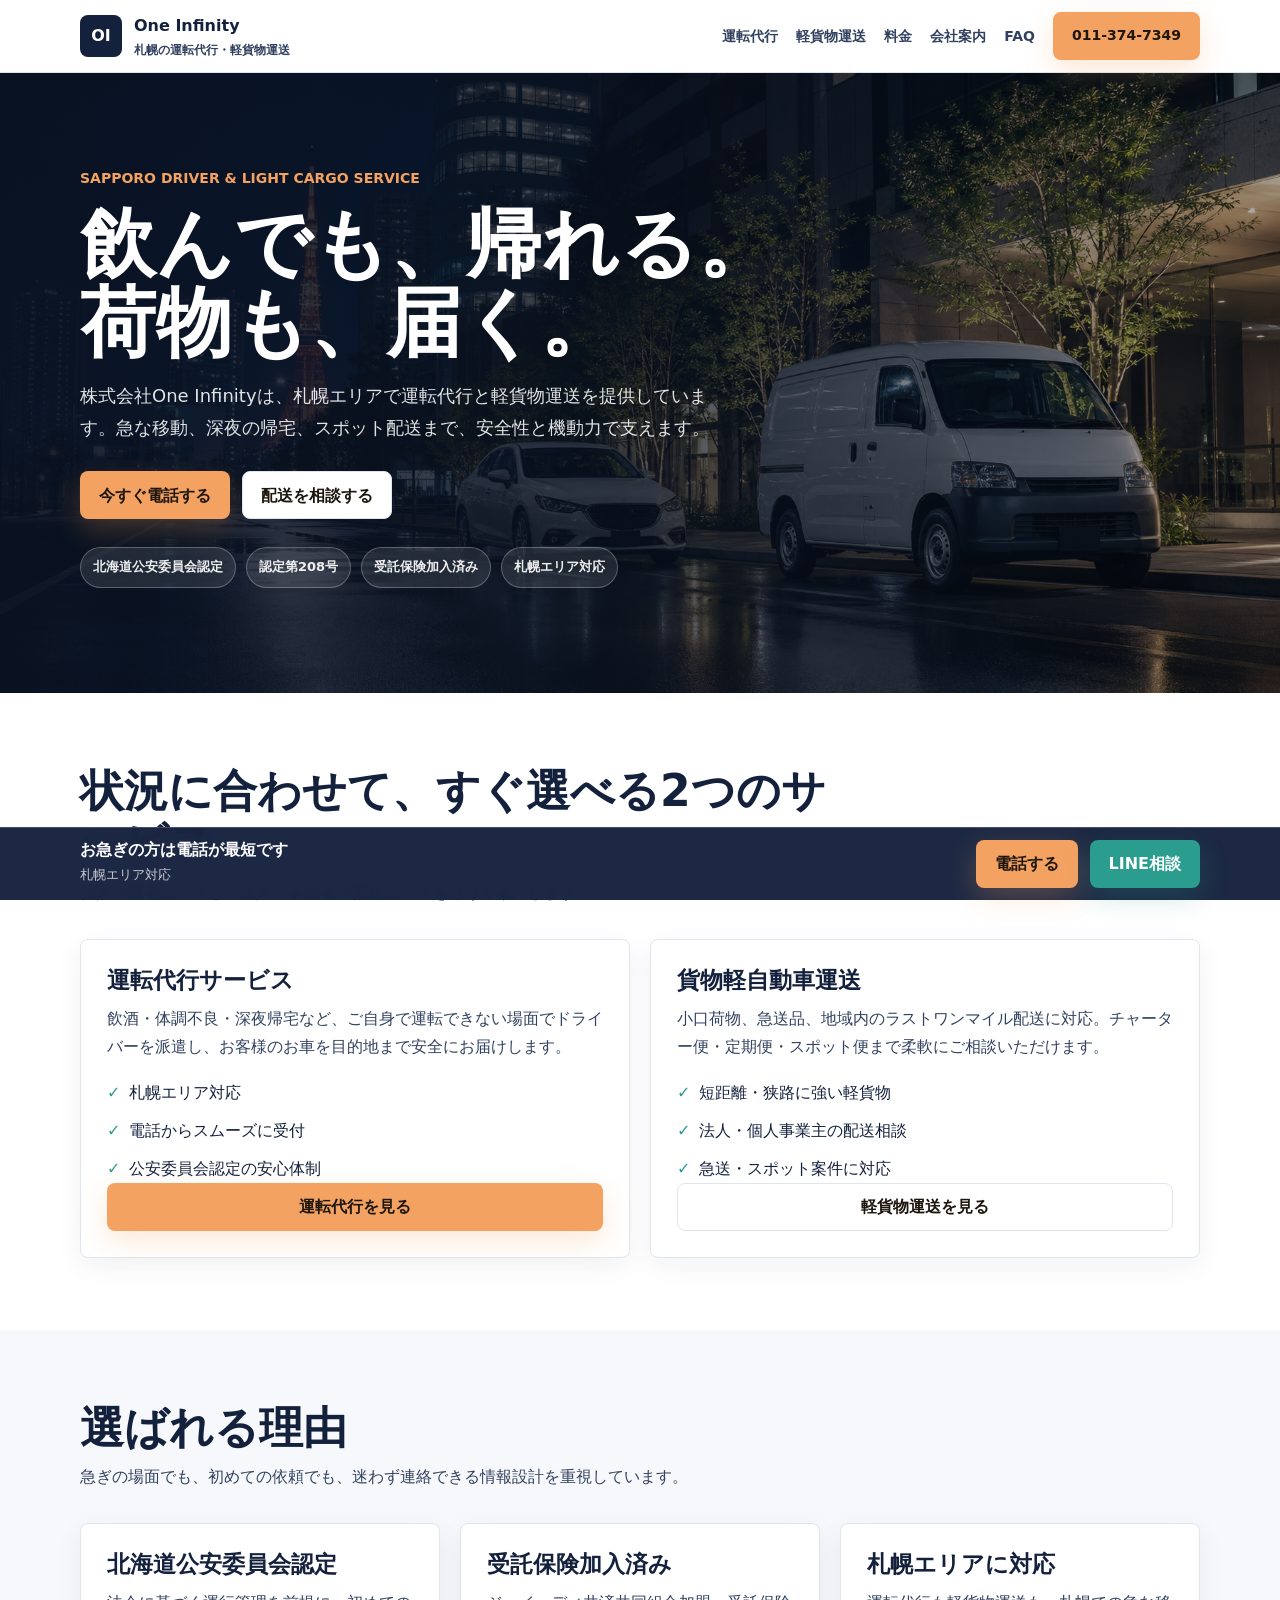
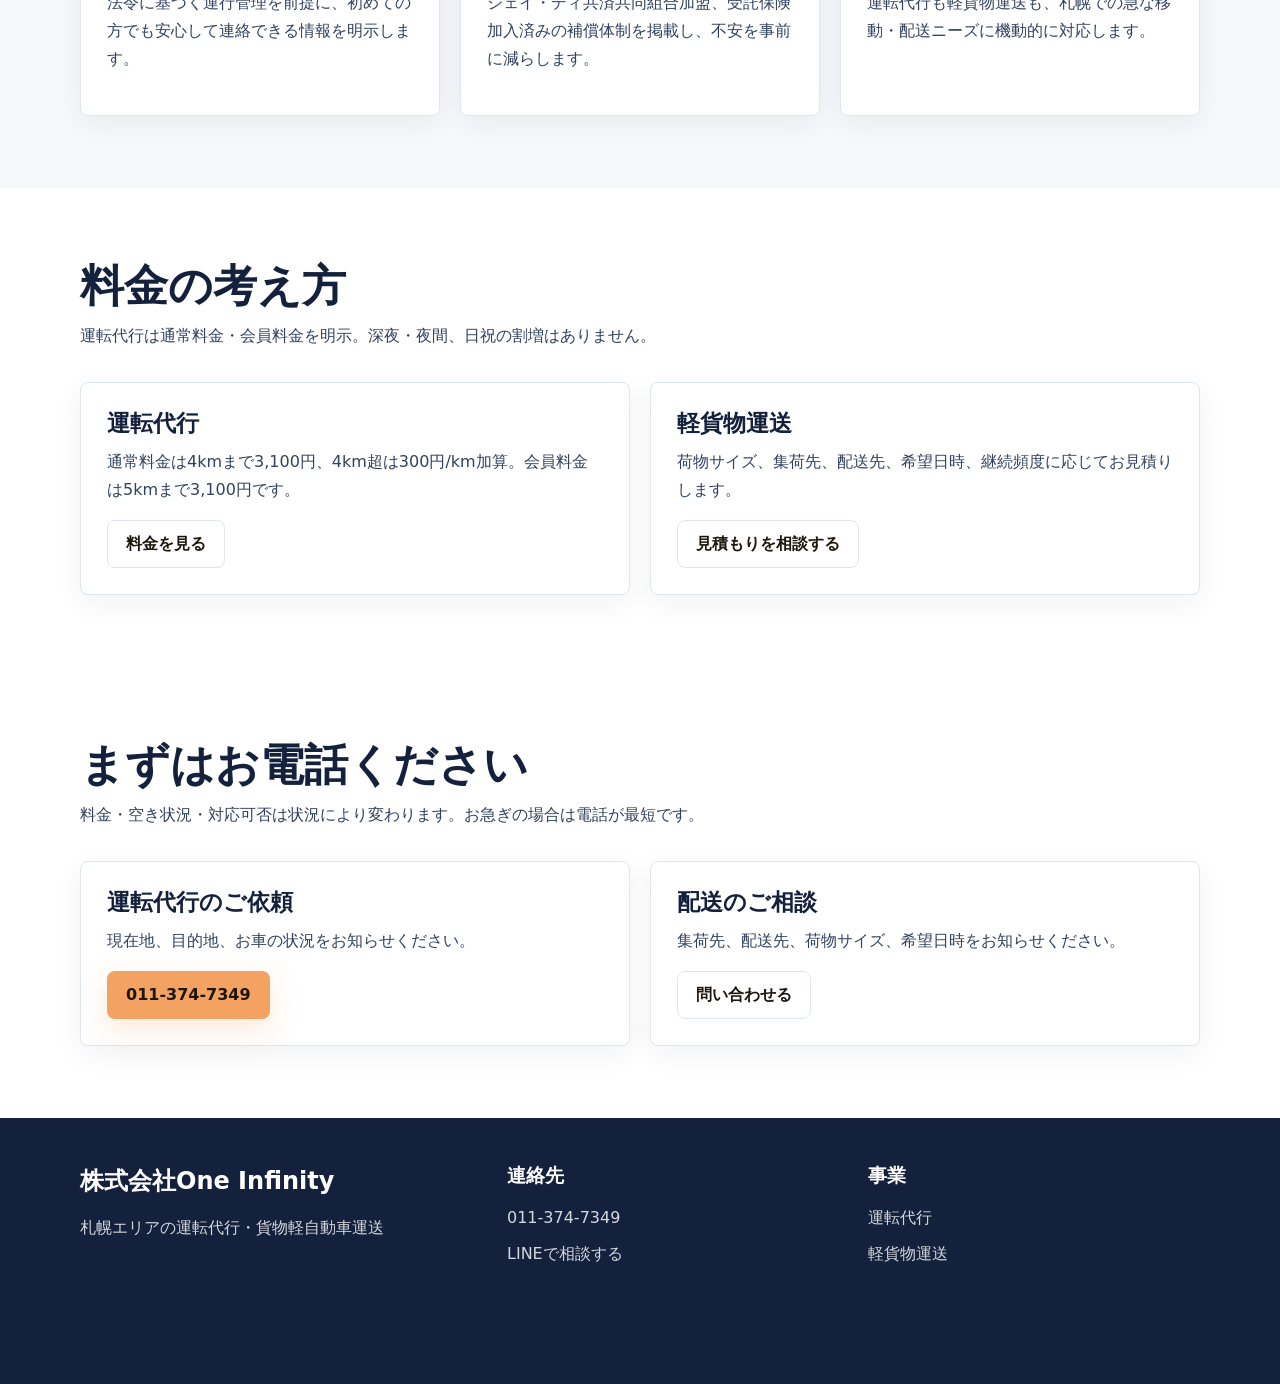
==== index.html @ 2a1fb8b6 "Initial commit: One Infinity HP" ====
<!doctype html>
<html lang="ja">
  <head>
    <meta charset="utf-8">
    <meta name="viewport" content="width=device-width, initial-scale=1">
    <title>株式会社One Infinity｜札幌の運転代行・軽貨物運送</title>
    <meta name="description" content="株式会社One Infinityは札幌エリアで運転代行と軽貨物運送を行う事業者です。北海道公安委員会認定、保険加入の安心体制で深夜の移動と地域配送を支えます。">
    <meta property="og:title" content="株式会社One Infinity｜札幌の運転代行・軽貨物運送">
    <meta property="og:description" content="札幌エリアの運転代行・軽貨物運送。北海道公安委員会認定、受託保険加入の安心体制で深夜の移動と地域配送を支えます。">
    <meta property="og:type" content="website">
    <meta property="og:image" content="assets/hero-one-infinity.png">
    <link rel="stylesheet" href="assets/styles.css">
  </head>
  <body>
    <header class="site-header">
      <div class="container nav">
        <a class="brand" href="index.html" aria-label="株式会社One Infinity トップへ">
          <span class="brand-mark">OI</span>
          <span>One Infinity<small>札幌の運転代行・軽貨物運送</small></span>
        </a>
        <button class="menu-toggle" type="button" aria-expanded="false" aria-label="メニュー">☰</button>
        <nav class="nav-links" aria-label="主要ナビゲーション">
          <a href="unten-daiko.html">運転代行</a>
          <a href="karugamotsu.html">軽貨物運送</a>
          <a href="ryokin.html">料金</a>
          <a href="about.html">会社案内</a>
          <a href="faq.html">FAQ</a>
          <a class="button" href="tel:011-374-7349">011-374-7349</a>
        </nav>
      </div>
    </header>

    <main>
      <section class="hero">
        <div class="container">
          <div>
            <div class="eyebrow">SAPPORO DRIVER & LIGHT CARGO SERVICE</div>
            <h1>飲んでも、帰れる。荷物も、届く。</h1>
            <p>株式会社One Infinityは、札幌エリアで運転代行と軽貨物運送を提供しています。急な移動、深夜の帰宅、スポット配送まで、安全性と機動力で支えます。</p>
            <div class="hero-actions">
              <a class="button" href="tel:011-374-7349">今すぐ電話する</a>
              <a class="button secondary" href="contact.html">配送を相談する</a>
            </div>
            <div class="badges">
              <span class="badge">北海道公安委員会認定</span>
              <span class="badge">認定第208号</span>
              <span class="badge">受託保険加入済み</span>
              <span class="badge">札幌エリア対応</span>
              <!-- TODO: 受付時間が確定したら「深夜対応」など実態に合わせた表現へ差し替え -->
            </div>
          </div>
        </div>
      </section>

      <section class="section white">
        <div class="container">
          <div class="section-title">
            <h2>状況に合わせて、すぐ選べる2つのサービス</h2>
            <p>個人の帰宅ニーズと、法人・事業者の配送ニーズを分けて案内します。</p>
          </div>
          <div class="grid two">
            <article class="card service-card">
              <div>
                <h3>運転代行サービス</h3>
                <p>飲酒・体調不良・深夜帰宅など、ご自身で運転できない場面でドライバーを派遣し、お客様のお車を目的地まで安全にお届けします。</p>
                <ul class="meta-list">
                  <li>札幌エリア対応</li>
                  <li>電話からスムーズに受付</li>
                  <li>公安委員会認定の安心体制</li>
                </ul>
              </div>
              <a class="button" href="unten-daiko.html">運転代行を見る</a>
            </article>
            <article class="card service-card">
              <div>
                <h3>貨物軽自動車運送</h3>
                <p>小口荷物、急送品、地域内のラストワンマイル配送に対応。チャーター便・定期便・スポット便まで柔軟にご相談いただけます。</p>
                <ul class="meta-list">
                  <li>短距離・狭路に強い軽貨物</li>
                  <li>法人・個人事業主の配送相談</li>
                  <li>急送・スポット案件に対応</li>
                </ul>
              </div>
              <a class="button secondary" href="karugamotsu.html">軽貨物運送を見る</a>
            </article>
          </div>
        </div>
      </section>

      <section class="section">
        <div class="container">
          <div class="section-title">
            <h2>選ばれる理由</h2>
            <p>急ぎの場面でも、初めての依頼でも、迷わず連絡できる情報設計を重視しています。</p>
          </div>
          <div class="grid three">
            <article class="card">
              <h3>北海道公安委員会認定</h3>
              <p>法令に基づく運行管理を前提に、初めての方でも安心して連絡できる情報を明示します。</p>
            </article>
            <article class="card">
              <h3>受託保険加入済み</h3>
              <p>ジェイ・ディ共済共同組合加盟、受託保険加入済みの補償体制を掲載し、不安を事前に減らします。</p>
            </article>
            <article class="card">
              <h3>札幌エリアに対応</h3>
              <p>運転代行も軽貨物運送も、札幌での急な移動・配送ニーズに機動的に対応します。</p>
            </article>
          </div>
        </div>
      </section>

      <section class="section white">
        <div class="container">
          <div class="section-title">
            <h2>料金の考え方</h2>
            <p>運転代行は通常料金・会員料金を明示。深夜・夜間、日祝の割増はありません。</p>
          </div>
          <div class="grid two">
            <article class="card">
              <h3>運転代行</h3>
              <p>通常料金は4kmまで3,100円、4km超は300円/km加算。会員料金は5kmまで3,100円です。</p>
              <a class="button secondary" href="ryokin.html">料金を見る</a>
            </article>
            <article class="card">
              <h3>軽貨物運送</h3>
              <!-- TODO: 正式なスポット便・チャーター便・定期便の料金目安へ差し替え -->
              <p>荷物サイズ、集荷先、配送先、希望日時、継続頻度に応じてお見積りします。</p>
              <a class="button secondary" href="contact.html">見積もりを相談する</a>
            </article>
          </div>
        </div>
      </section>

      <section class="section white">
        <div class="container">
          <div class="section-title">
            <h2>まずはお電話ください</h2>
            <p>料金・空き状況・対応可否は状況により変わります。お急ぎの場合は電話が最短です。</p>
          </div>
          <div class="grid two">
            <div class="card">
              <h3>運転代行のご依頼</h3>
              <p>現在地、目的地、お車の状況をお知らせください。</p>
              <a class="button" href="tel:011-374-7349">011-374-7349</a>
            </div>
            <div class="card">
              <h3>配送のご相談</h3>
              <p>集荷先、配送先、荷物サイズ、希望日時をお知らせください。</p>
              <a class="button secondary" href="contact.html">問い合わせる</a>
            </div>
          </div>
        </div>
      </section>
    </main>

    <footer class="site-footer">
      <div class="container footer-grid">
        <div>
          <h2>株式会社One Infinity</h2>
          <p>札幌エリアの運転代行・貨物軽自動車運送</p>
        </div>
        <div>
          <h3>連絡先</h3>
          <p><a href="tel:011-374-7349">011-374-7349</a></p>
          <p><a href="https://lin.ee/2uzNT1N" target="_blank" rel="noopener">LINEで相談する</a></p>
        </div>
        <div>
          <h3>事業</h3>
          <p><a href="unten-daiko.html">運転代行</a></p>
          <p><a href="karugamotsu.html">軽貨物運送</a></p>
        </div>
      </div>
    </footer>

    <div class="fixed-cta" aria-label="固定お問い合わせ">
      <div class="container">
        <div class="fixed-copy">
          <strong>お急ぎの方は電話が最短です</strong>
          <span>札幌エリア対応</span>
        </div>
        <a class="button" href="tel:011-374-7349">電話する</a>
        <a class="button green" href="https://lin.ee/2uzNT1N" target="_blank" rel="noopener">LINE相談</a>
      </div>
    </div>
    <script src="assets/script.js"></script>
  </body>
</html>
---- assets/styles.css ----
:root {
  --ink: #14213d;
  --ink-soft: #31415f;
  --paper: #f7f8fb;
  --white: #ffffff;
  --line: #dfe5ef;
  --gold: #f4a261;
  --gold-dark: #d9822b;
  --green: #2a9d8f;
  --blue: #2563eb;
  --shadow: 0 18px 50px rgba(20, 33, 61, 0.14);
  --radius: 8px;
}

* {
  box-sizing: border-box;
}

html {
  scroll-behavior: smooth;
}

body {
  margin: 0;
  color: var(--ink);
  background: var(--paper);
  font-family: system-ui, -apple-system, BlinkMacSystemFont, "Segoe UI", sans-serif;
  line-height: 1.75;
  letter-spacing: 0;
}

a {
  color: inherit;
  text-decoration: none;
}

img {
  display: block;
  max-width: 100%;
}

.container {
  width: min(1120px, calc(100% - 32px));
  margin: 0 auto;
}

.site-header {
  position: sticky;
  top: 0;
  z-index: 20;
  background: rgba(255, 255, 255, 0.94);
  border-bottom: 1px solid var(--line);
  backdrop-filter: blur(14px);
}

.nav {
  display: flex;
  align-items: center;
  justify-content: space-between;
  min-height: 72px;
  gap: 20px;
}

.brand {
  display: flex;
  align-items: center;
  gap: 12px;
  font-weight: 800;
}

.brand-mark {
  display: grid;
  place-items: center;
  width: 42px;
  height: 42px;
  color: var(--white);
  background: var(--ink);
  border-radius: 8px;
}

.brand small {
  display: block;
  color: var(--ink-soft);
  font-size: 12px;
  font-weight: 700;
}

.nav-links {
  display: flex;
  align-items: center;
  gap: 18px;
  color: var(--ink-soft);
  font-size: 14px;
  font-weight: 700;
}

.nav-links a:hover {
  color: var(--ink);
}

.button {
  display: inline-flex;
  align-items: center;
  justify-content: center;
  min-height: 48px;
  padding: 0 18px;
  border: 1px solid transparent;
  border-radius: var(--radius);
  background: var(--gold);
  color: #1d160d;
  font-weight: 800;
  line-height: 1.1;
  box-shadow: 0 10px 28px rgba(244, 162, 97, 0.25);
}

.button.secondary {
  background: var(--white);
  border-color: var(--line);
  box-shadow: none;
}

.button.green {
  background: var(--green);
  color: var(--white);
  box-shadow: 0 10px 28px rgba(42, 157, 143, 0.22);
}

.hero {
  position: relative;
  min-height: 620px;
  color: var(--white);
  background:
    linear-gradient(90deg, rgba(10, 18, 34, 0.94) 0%, rgba(10, 18, 34, 0.78) 42%, rgba(10, 18, 34, 0.32) 100%),
    url("hero-one-infinity.png") center / cover no-repeat;
}

.hero .container {
  display: grid;
  align-items: center;
  min-height: 620px;
  padding: 64px 0 76px;
}

.eyebrow {
  color: var(--gold);
  font-size: 14px;
  font-weight: 900;
}

.hero h1,
.page-hero h1 {
  max-width: 760px;
  margin: 14px 0 18px;
  font-size: clamp(40px, 6vw, 76px);
  line-height: 1.04;
}

.hero p,
.page-hero p {
  max-width: 650px;
  margin: 0 0 28px;
  color: rgba(255, 255, 255, 0.88);
  font-size: 18px;
}

.hero-actions {
  display: flex;
  flex-wrap: wrap;
  gap: 12px;
}

.badges {
  display: flex;
  flex-wrap: wrap;
  gap: 10px;
  margin-top: 28px;
}

.badge {
  padding: 8px 12px;
  border: 1px solid rgba(255, 255, 255, 0.26);
  border-radius: 999px;
  color: rgba(255, 255, 255, 0.92);
  background: rgba(255, 255, 255, 0.1);
  font-size: 13px;
  font-weight: 800;
}

.section {
  padding: 72px 0;
}

.section.white {
  background: var(--white);
}

.section-title {
  max-width: 760px;
  margin-bottom: 32px;
}

.section-title h2 {
  margin: 0 0 10px;
  font-size: clamp(28px, 4vw, 44px);
  line-height: 1.18;
}

.section-title p {
  margin: 0;
  color: var(--ink-soft);
}

.grid {
  display: grid;
  gap: 20px;
}

.grid.two {
  grid-template-columns: repeat(2, minmax(0, 1fr));
}

.grid.three {
  grid-template-columns: repeat(3, minmax(0, 1fr));
}

.card {
  padding: 26px;
  background: var(--white);
  border: 1px solid var(--line);
  border-radius: var(--radius);
  box-shadow: 0 8px 28px rgba(20, 33, 61, 0.06);
}

.card h3 {
  margin: 0 0 10px;
  font-size: 23px;
  line-height: 1.25;
}

.card p {
  margin: 0 0 16px;
  color: var(--ink-soft);
}

.service-card {
  display: flex;
  flex-direction: column;
  justify-content: space-between;
  min-height: 300px;
}

.meta-list {
  display: grid;
  gap: 10px;
  padding: 0;
  margin: 18px 0 0;
  list-style: none;
}

.meta-list li {
  padding-left: 22px;
  position: relative;
}

.meta-list li::before {
  position: absolute;
  left: 0;
  color: var(--green);
  content: "✓";
  font-weight: 900;
}

.steps {
  counter-reset: step;
}

.step {
  position: relative;
  padding-left: 58px;
}

.step::before {
  position: absolute;
  left: 0;
  top: 4px;
  display: grid;
  place-items: center;
  width: 38px;
  height: 38px;
  color: var(--white);
  background: var(--ink);
  border-radius: 50%;
  counter-increment: step;
  content: counter(step);
  font-weight: 900;
}

.price-table {
  width: 100%;
  overflow: hidden;
  border-collapse: collapse;
  background: var(--white);
  border: 1px solid var(--line);
  border-radius: var(--radius);
  box-shadow: var(--shadow);
}

.price-table th,
.price-table td {
  padding: 16px;
  border-bottom: 1px solid var(--line);
  text-align: left;
  vertical-align: top;
}

.price-table th {
  background: #eef3fb;
  font-size: 14px;
}

.price-table tr:last-child td {
  border-bottom: 0;
}

.notice {
  padding: 18px;
  border-left: 5px solid var(--gold);
  background: #fff8ef;
  border-radius: var(--radius);
}

.page-hero {
  color: var(--white);
  background: linear-gradient(135deg, #14213d, #26415f);
}

.page-hero .container {
  padding: 78px 0;
}

.faq-item {
  padding: 22px 0;
  border-bottom: 1px solid var(--line);
}

.faq-item h3 {
  margin: 0 0 8px;
  font-size: 19px;
}

.faq-item p {
  margin: 0;
  color: var(--ink-soft);
}

.form {
  display: grid;
  gap: 16px;
}

.form label {
  display: grid;
  gap: 6px;
  color: var(--ink-soft);
  font-size: 14px;
  font-weight: 800;
}

.form input,
.form textarea,
.form select {
  width: 100%;
  min-height: 48px;
  padding: 12px;
  border: 1px solid var(--line);
  border-radius: var(--radius);
  color: var(--ink);
  background: var(--white);
  font: inherit;
}

.form textarea {
  min-height: 140px;
  resize: vertical;
}

.site-footer {
  padding: 42px 0 108px;
  color: rgba(255, 255, 255, 0.82);
  background: var(--ink);
}

.footer-grid {
  display: grid;
  grid-template-columns: 1.2fr 1fr 1fr;
  gap: 28px;
}

.site-footer h2,
.site-footer h3 {
  color: var(--white);
  margin: 0 0 12px;
}

.site-footer p {
  margin: 0 0 8px;
}

.fixed-cta {
  position: fixed;
  left: 0;
  right: 0;
  bottom: 0;
  z-index: 30;
  border-top: 1px solid rgba(255, 255, 255, 0.18);
  background: rgba(20, 33, 61, 0.96);
  backdrop-filter: blur(12px);
}

.fixed-cta .container {
  display: grid;
  grid-template-columns: 1fr auto auto;
  align-items: center;
  gap: 12px;
  padding: 12px 0;
  color: var(--white);
}

.fixed-cta strong {
  display: block;
  line-height: 1.2;
}

.fixed-cta span {
  color: rgba(255, 255, 255, 0.75);
  font-size: 13px;
}

.menu-toggle {
  display: none;
}

@media (max-width: 860px) {
  .nav {
    min-height: 64px;
  }

  .menu-toggle {
    display: inline-grid;
    place-items: center;
    width: 44px;
    height: 44px;
    border: 1px solid var(--line);
    border-radius: var(--radius);
    background: var(--white);
    color: var(--ink);
    font-size: 22px;
  }

  .nav-links {
    position: absolute;
    left: 16px;
    right: 16px;
    top: 70px;
    display: none;
    padding: 16px;
    background: var(--white);
    border: 1px solid var(--line);
    border-radius: var(--radius);
    box-shadow: var(--shadow);
  }

  .nav-links.open {
    display: grid;
  }

  .grid.two,
  .grid.three,
  .footer-grid {
    grid-template-columns: 1fr;
  }

  .hero,
  .hero .container {
    min-height: 640px;
  }

  .hero {
    background:
      linear-gradient(180deg, rgba(10, 18, 34, 0.94) 0%, rgba(10, 18, 34, 0.8) 52%, rgba(10, 18, 34, 0.55) 100%),
      url("hero-one-infinity.png") center / cover no-repeat;
  }

  .section {
    padding: 52px 0;
  }

  .price-table {
    display: block;
    overflow-x: auto;
    white-space: nowrap;
  }

  .fixed-cta .container {
    grid-template-columns: 1fr 1fr;
  }

  .fixed-cta .fixed-copy {
    grid-column: 1 / -1;
  }
}

@media (max-width: 520px) {
  .container {
    width: min(100% - 24px, 1120px);
  }

  .brand small {
    display: none;
  }

  .hero h1,
  .page-hero h1 {
    font-size: 40px;
  }

  .hero-actions,
  .fixed-cta .container {
    grid-template-columns: 1fr;
  }

  .button {
    width: 100%;
  }
}
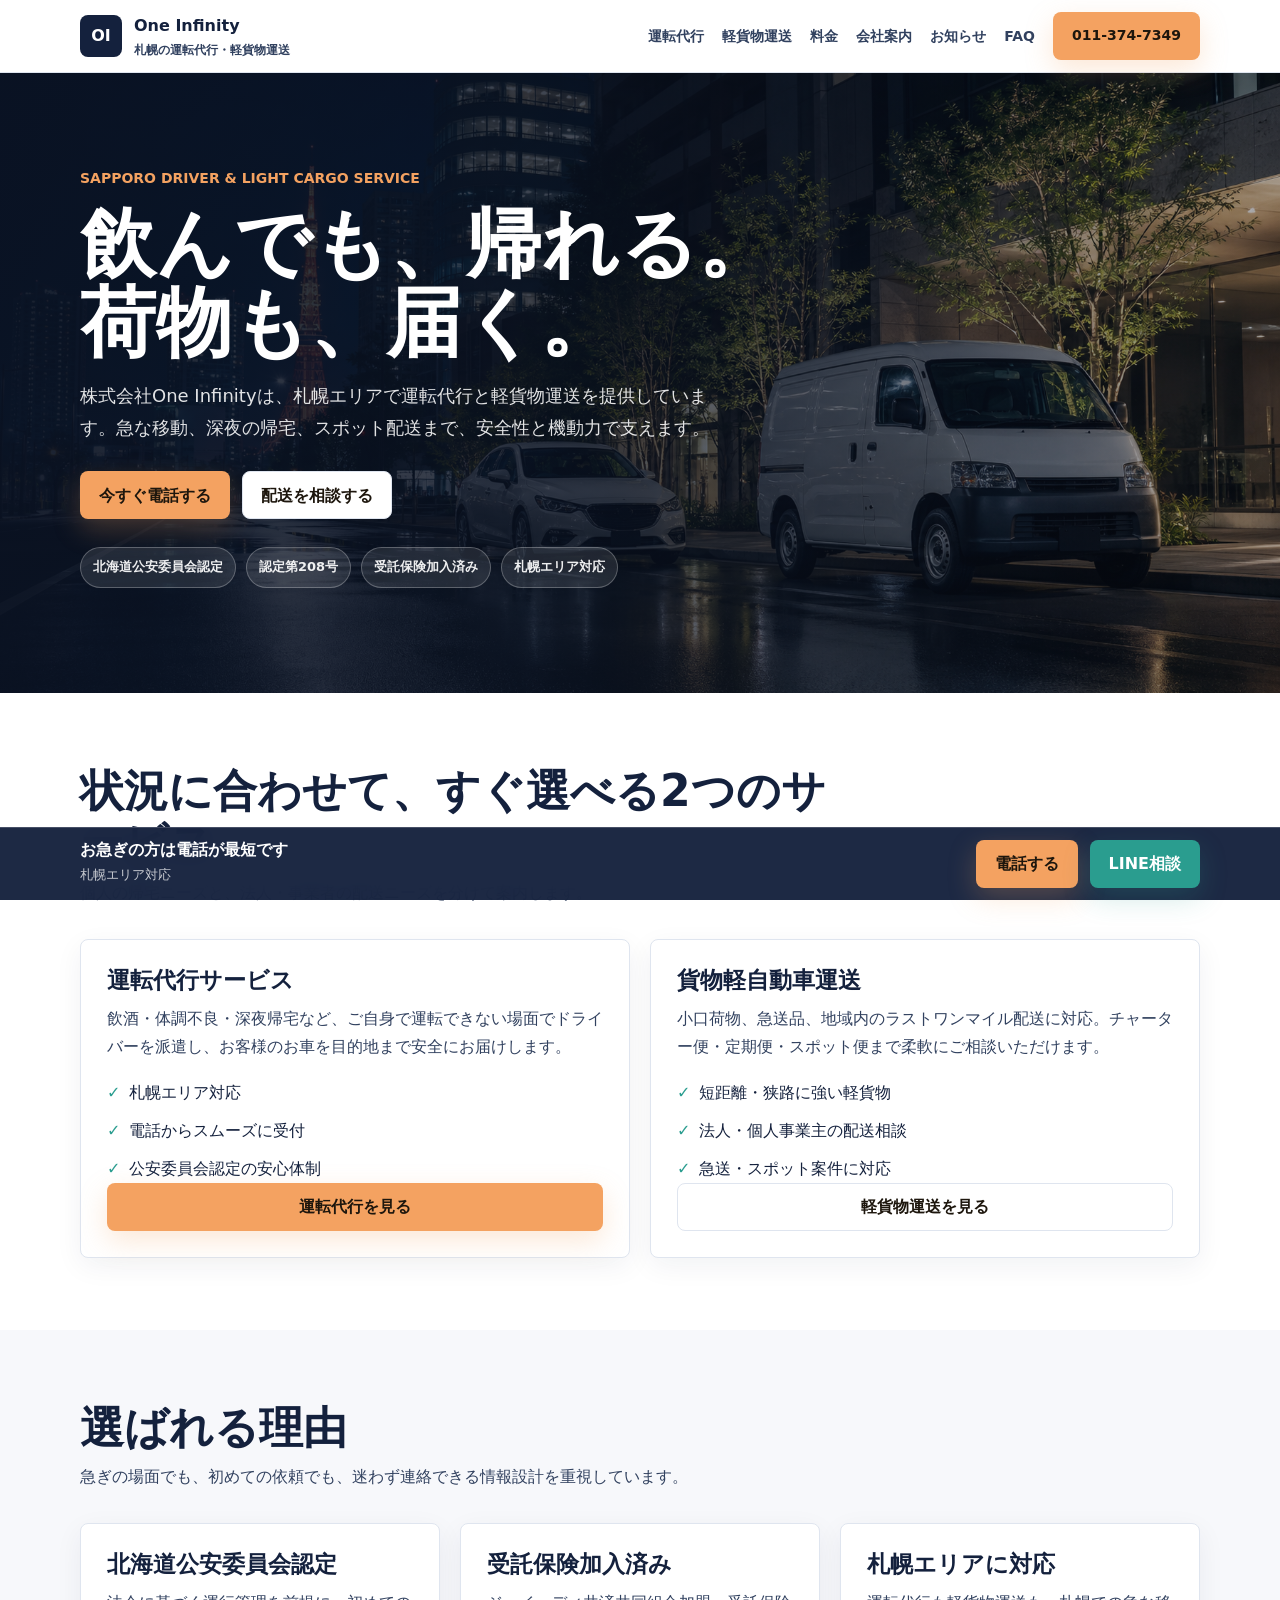
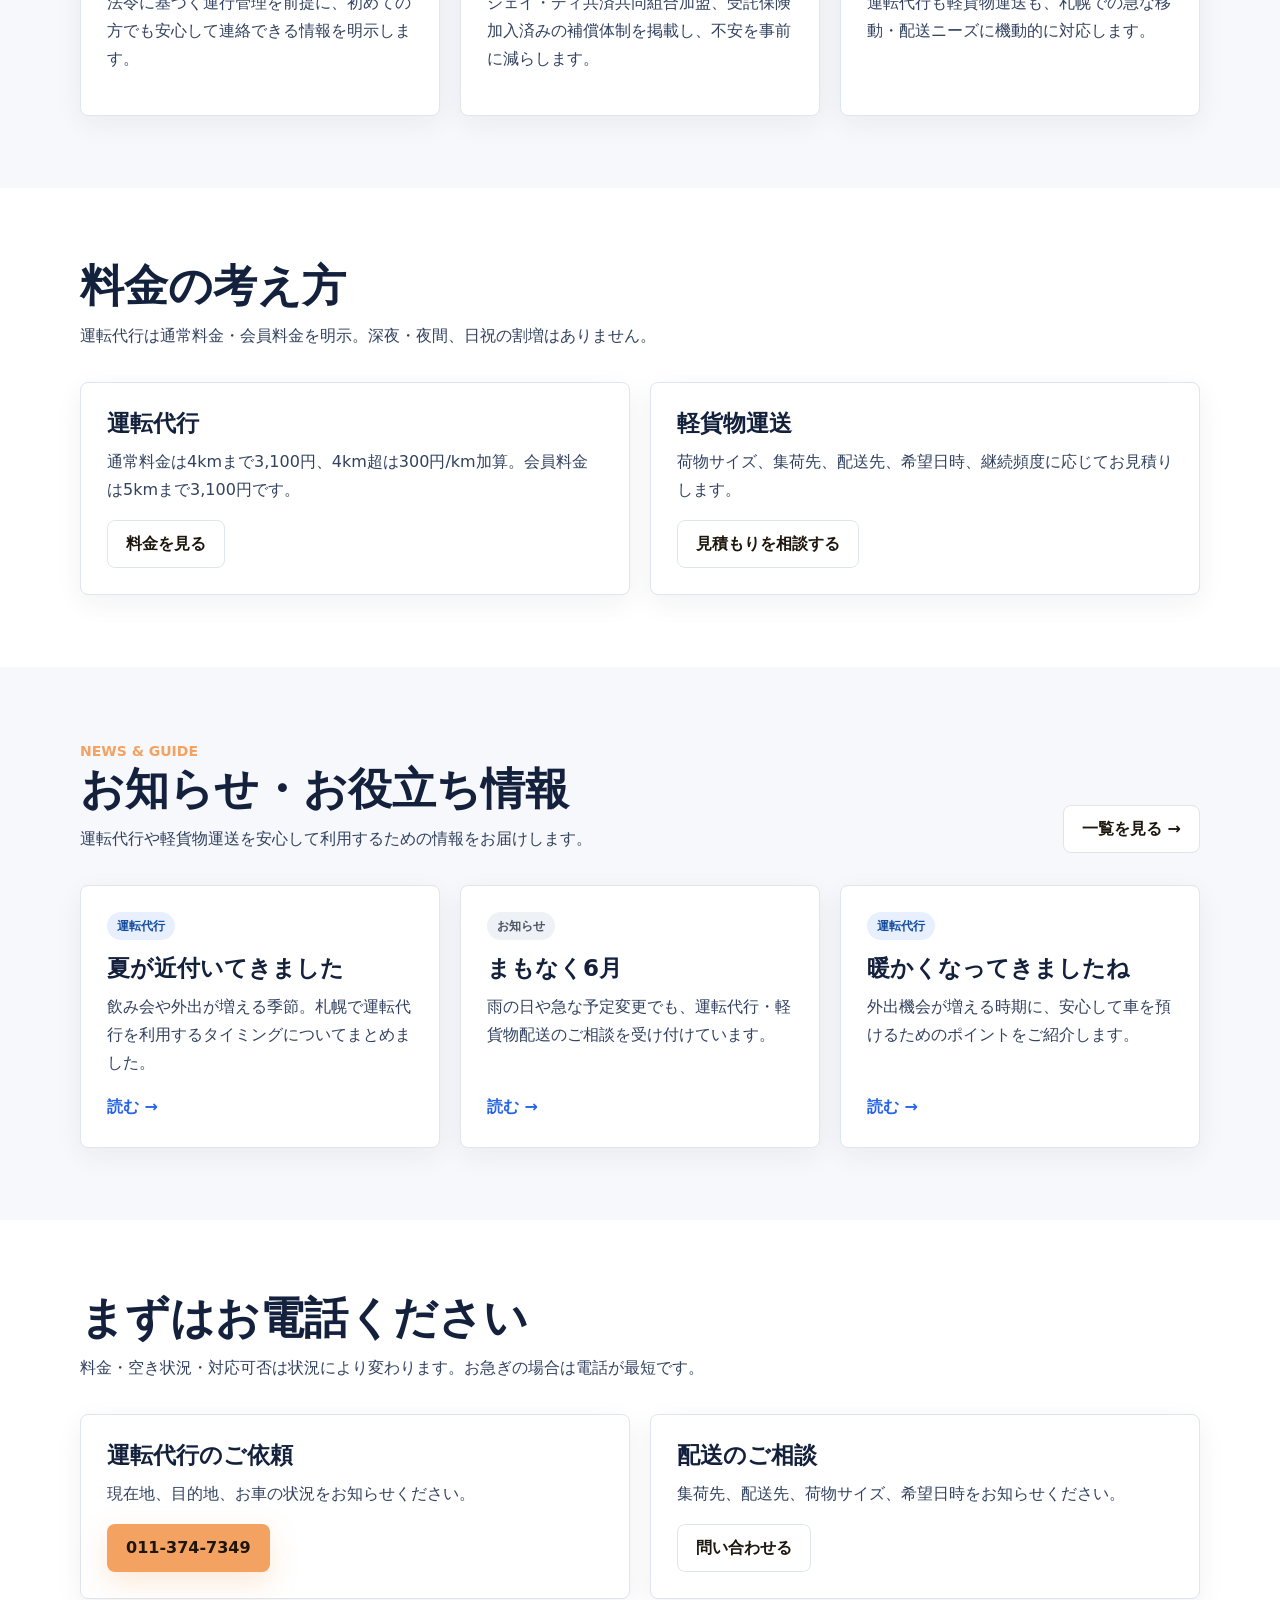
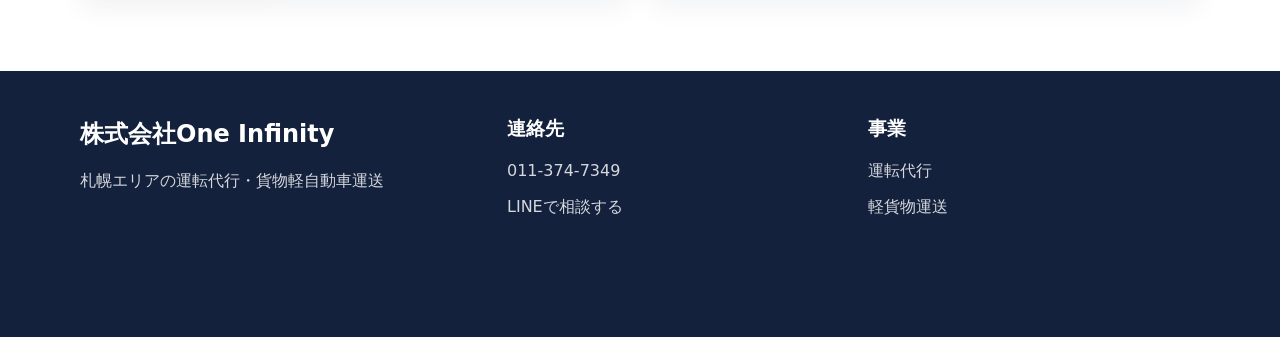
==== commit 43d22c98: "Add news section and articles" ====
--- a/index.html
+++ b/index.html
@@ -24,7 +24,7 @@
           <a href="karugamotsu.html">軽貨物運送</a>
           <a href="ryokin.html">料金</a>
           <a href="about.html">会社案内</a>
-          <a href="faq.html">FAQ</a>
+          <a href="news.html">お知らせ</a><a href="faq.html">FAQ</a>
           <a class="button" href="tel:011-374-7349">011-374-7349</a>
         </nav>
       </div>
@@ -132,6 +132,39 @@
         </div>
       </section>
 
+      <section class="section">
+        <div class="container">
+          <div class="section-title with-action">
+            <div>
+              <div class="eyebrow">NEWS & GUIDE</div>
+              <h2>お知らせ・お役立ち情報</h2>
+              <p>運転代行や軽貨物運送を安心して利用するための情報をお届けします。</p>
+            </div>
+            <a class="button secondary" href="news.html">一覧を見る →</a>
+          </div>
+          <div class="grid three">
+            <article class="card news-card">
+              <span class="label label-driver">運転代行</span>
+              <h3><a href="news/summer-driving.html">夏が近付いてきました</a></h3>
+              <p>飲み会や外出が増える季節。札幌で運転代行を利用するタイミングについてまとめました。</p>
+              <a class="text-link" href="news/summer-driving.html">読む →</a>
+            </article>
+            <article class="card news-card">
+              <span class="label label-notice">お知らせ</span>
+              <h3><a href="news/june-update.html">まもなく6月</a></h3>
+              <p>雨の日や急な予定変更でも、運転代行・軽貨物配送のご相談を受け付けています。</p>
+              <a class="text-link" href="news/june-update.html">読む →</a>
+            </article>
+            <article class="card news-card">
+              <span class="label label-driver">運転代行</span>
+              <h3><a href="news/spring-notice.html">暖かくなってきましたね</a></h3>
+              <p>外出機会が増える時期に、安心して車を預けるためのポイントをご紹介します。</p>
+              <a class="text-link" href="news/spring-notice.html">読む →</a>
+            </article>
+          </div>
+        </div>
+      </section>
+
       <section class="section white">
         <div class="container">
           <div class="section-title">
--- a/assets/styles.css
+++ b/assets/styles.css
@@ -199,6 +199,14 @@
   margin-bottom: 32px;
 }
 
+.section-title.with-action {
+  display: flex;
+  align-items: end;
+  justify-content: space-between;
+  max-width: none;
+  gap: 20px;
+}
+
 .section-title h2 {
   margin: 0 0 10px;
   font-size: clamp(28px, 4vw, 44px);
@@ -240,6 +248,79 @@
 .card p {
   margin: 0 0 16px;
   color: var(--ink-soft);
+}
+
+.news-card {
+  display: flex;
+  flex-direction: column;
+  min-height: 250px;
+}
+
+.news-card h3 {
+  margin-top: 14px;
+}
+
+.news-card .text-link {
+  margin-top: auto;
+  color: var(--blue);
+  font-weight: 900;
+}
+
+.label {
+  display: inline-flex;
+  align-items: center;
+  width: fit-content;
+  min-height: 28px;
+  padding: 0 10px;
+  border-radius: 999px;
+  font-size: 12px;
+  font-weight: 900;
+}
+
+.label-driver {
+  color: #164e9f;
+  background: #e8f0ff;
+}
+
+.label-cargo {
+  color: #9a4d00;
+  background: #fff1df;
+}
+
+.label-notice {
+  color: #4b5563;
+  background: #eef1f5;
+}
+
+.article {
+  max-width: 820px;
+}
+
+.article-meta {
+  display: flex;
+  flex-wrap: wrap;
+  gap: 10px;
+  align-items: center;
+  margin-bottom: 18px;
+  color: var(--ink-soft);
+  font-size: 14px;
+  font-weight: 800;
+}
+
+.article-body {
+  font-size: 17px;
+}
+
+.article-body p {
+  margin: 0 0 1.2em;
+  color: var(--ink-soft);
+}
+
+.article-actions {
+  display: flex;
+  flex-wrap: wrap;
+  gap: 12px;
+  margin-top: 30px;
 }
 
 .service-card {
@@ -480,6 +561,11 @@
     grid-template-columns: 1fr;
   }
 
+  .section-title.with-action {
+    display: grid;
+    align-items: start;
+  }
+
   .hero,
   .hero .container {
     min-height: 640px;
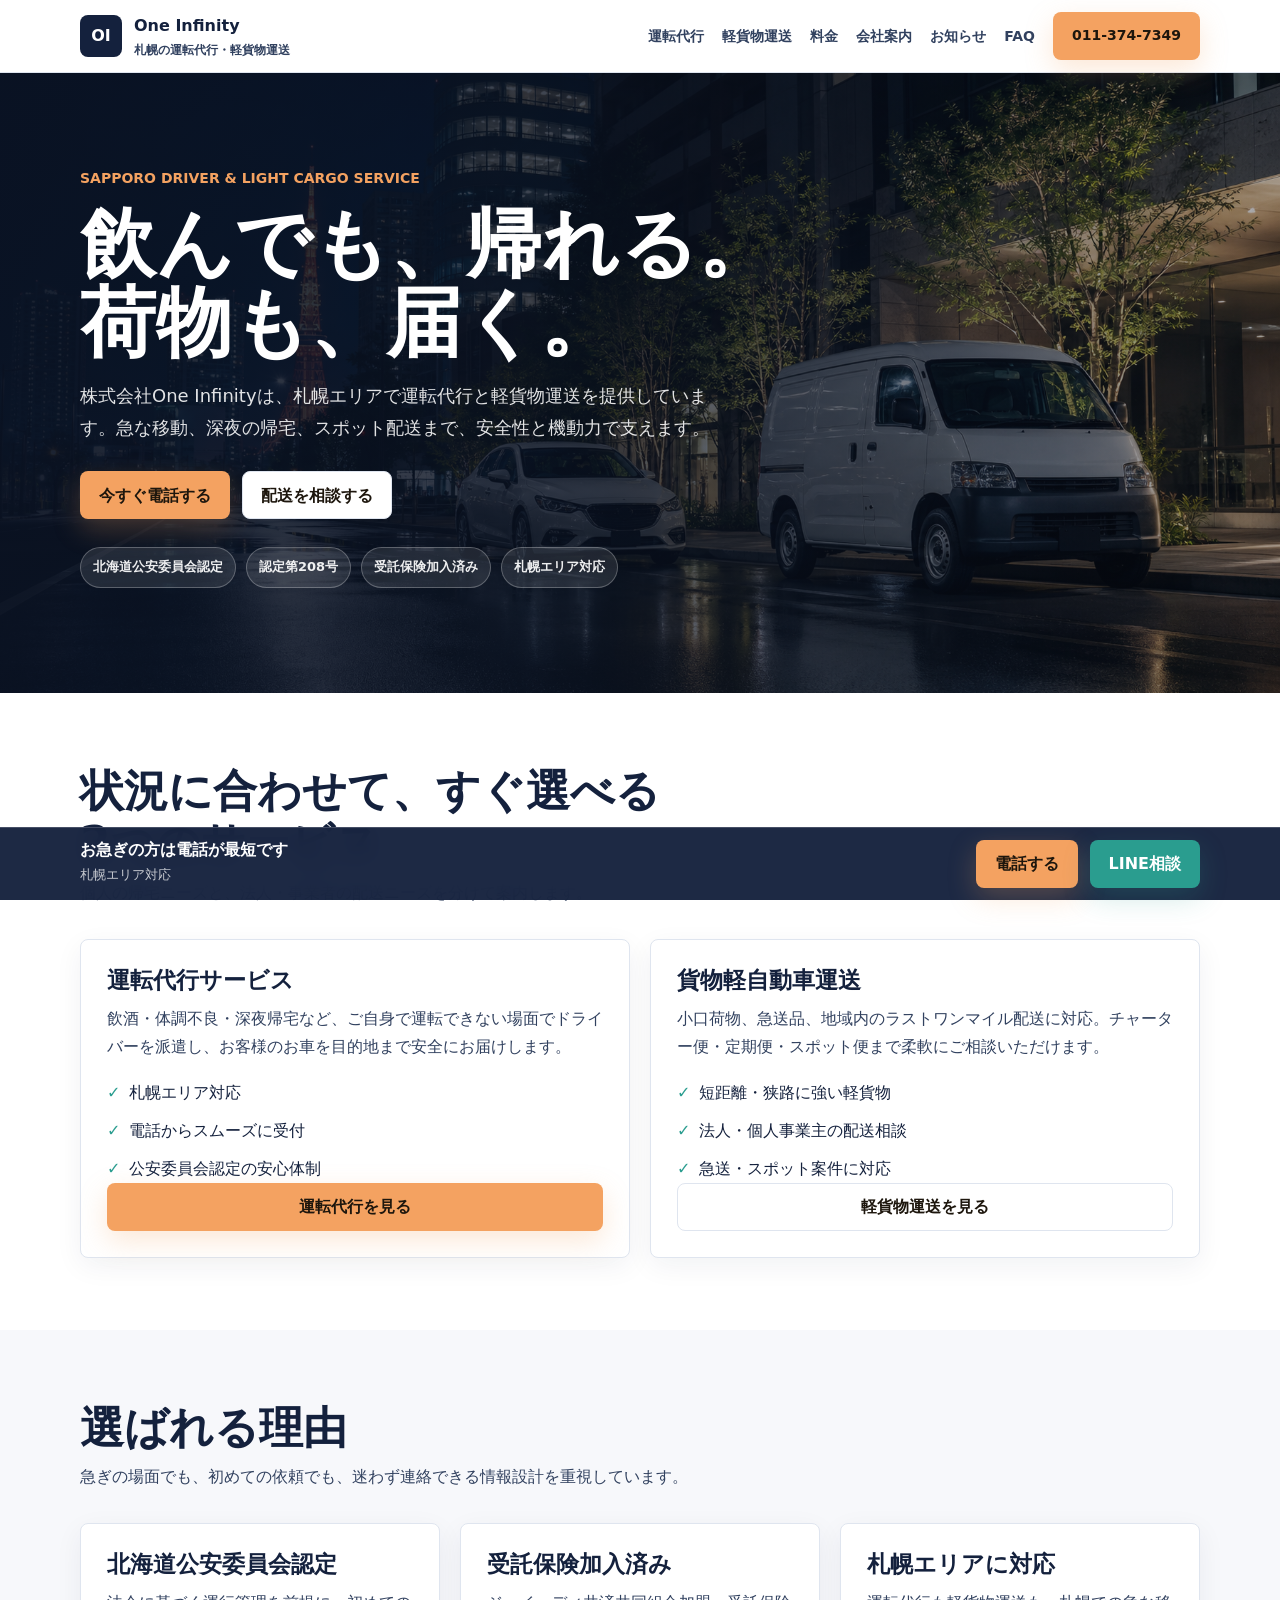
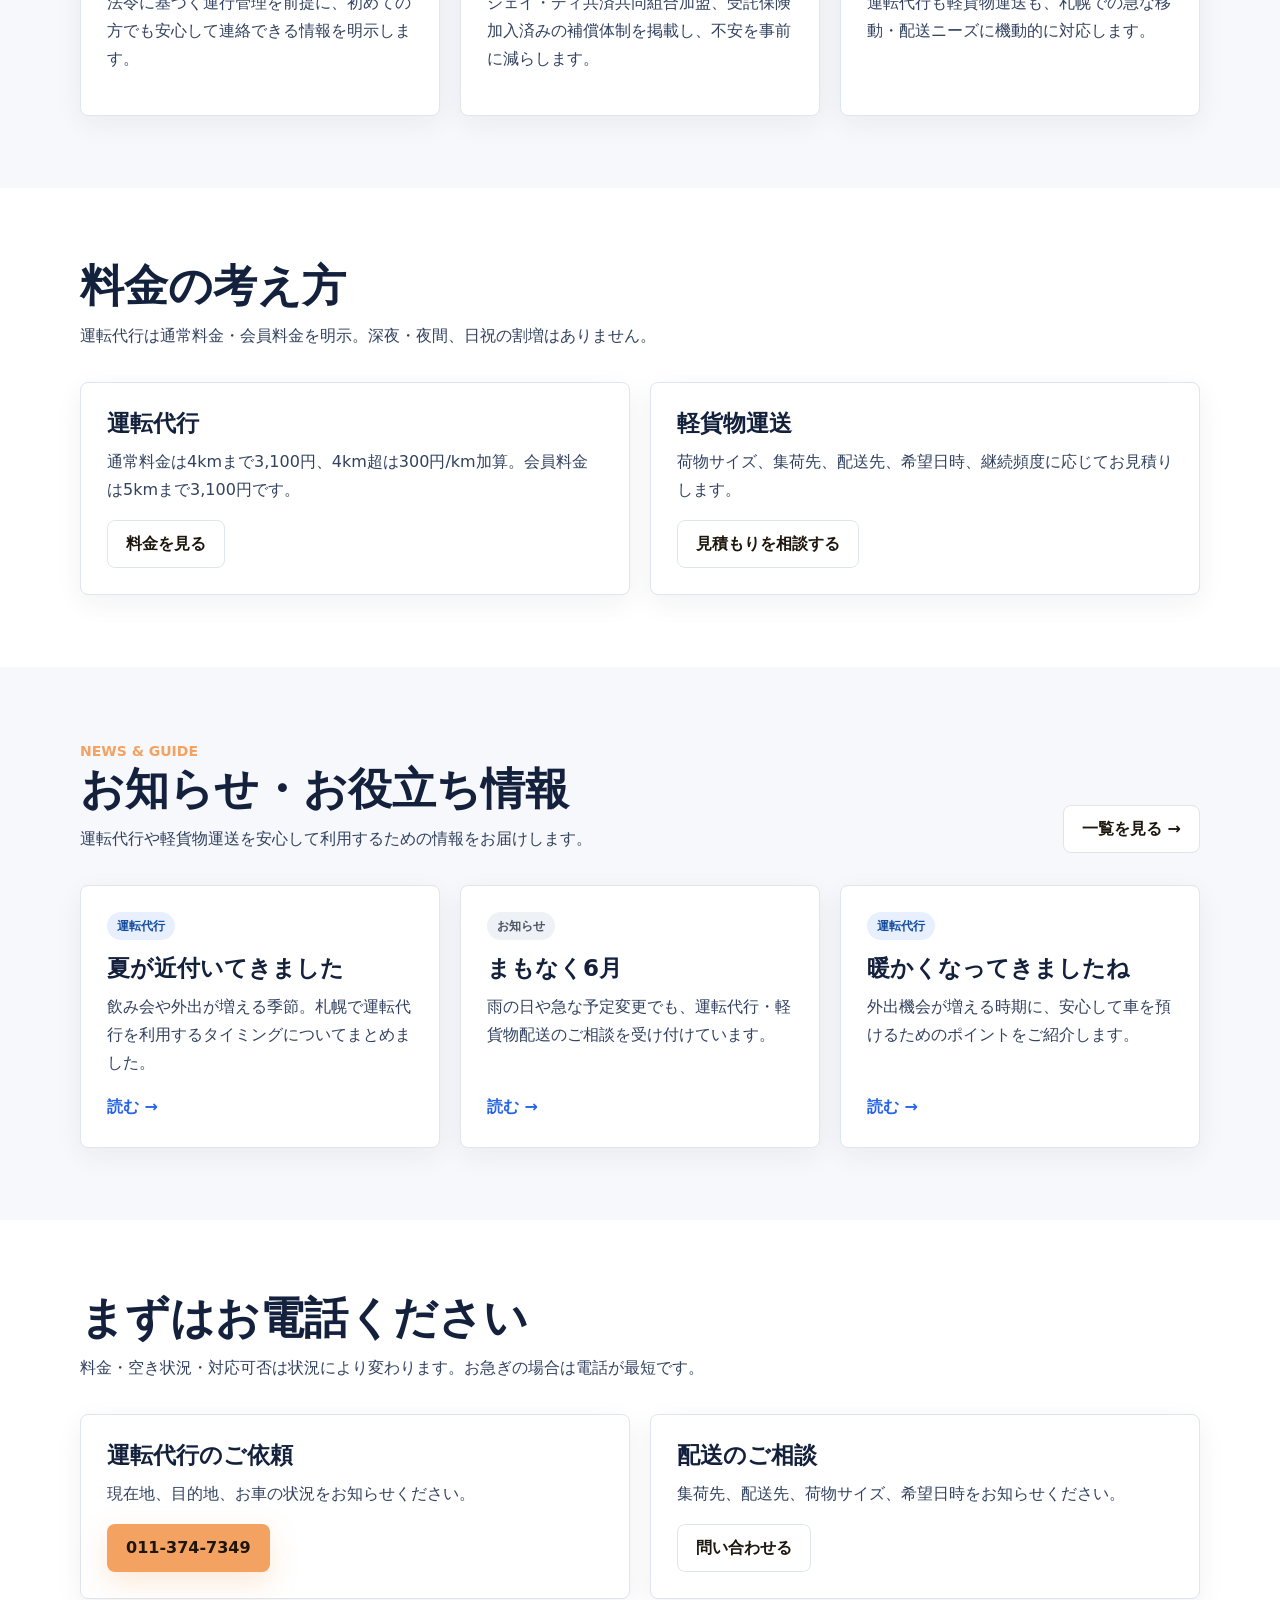
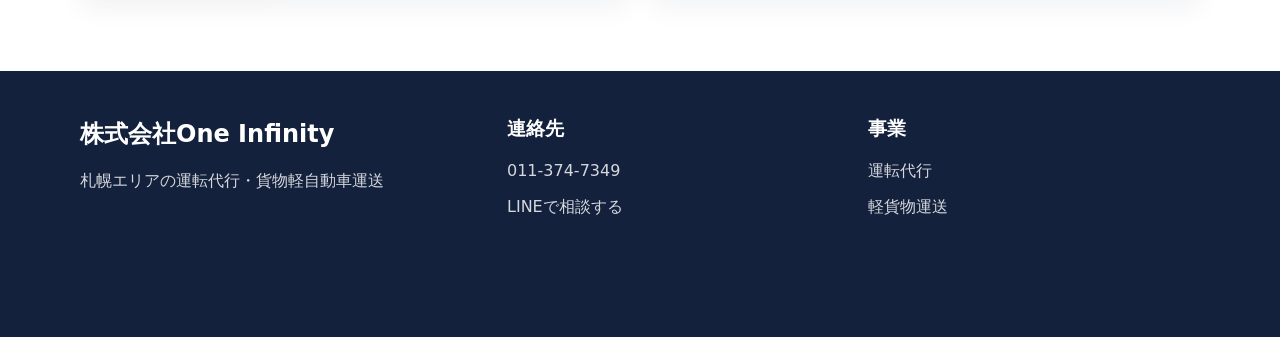
==== commit 87d6cf9d: "fix: 見出し「2つのサービス」が不自然な位置で折り返すのを修正 Co-Authored-By: Claude Fable 5 <noreply@anthropic.com>" ====
--- a/index.html
+++ b/index.html
@@ -55,7 +55,7 @@
       <section class="section white">
         <div class="container">
           <div class="section-title">
-            <h2>状況に合わせて、すぐ選べる2つのサービス</h2>
+            <h2>状況に合わせて、<wbr>すぐ選べる<span class="keep-together">2つのサービス</span></h2>
             <p>個人の帰宅ニーズと、法人・事業者の配送ニーズを分けて案内します。</p>
           </div>
           <div class="grid two">
--- a/assets/styles.css
+++ b/assets/styles.css
@@ -619,3 +619,8 @@
     width: 100%;
   }
 }
+
+/* 見出しの不自然な折り返しを防ぐ */
+.keep-together {
+  white-space: nowrap;
+}
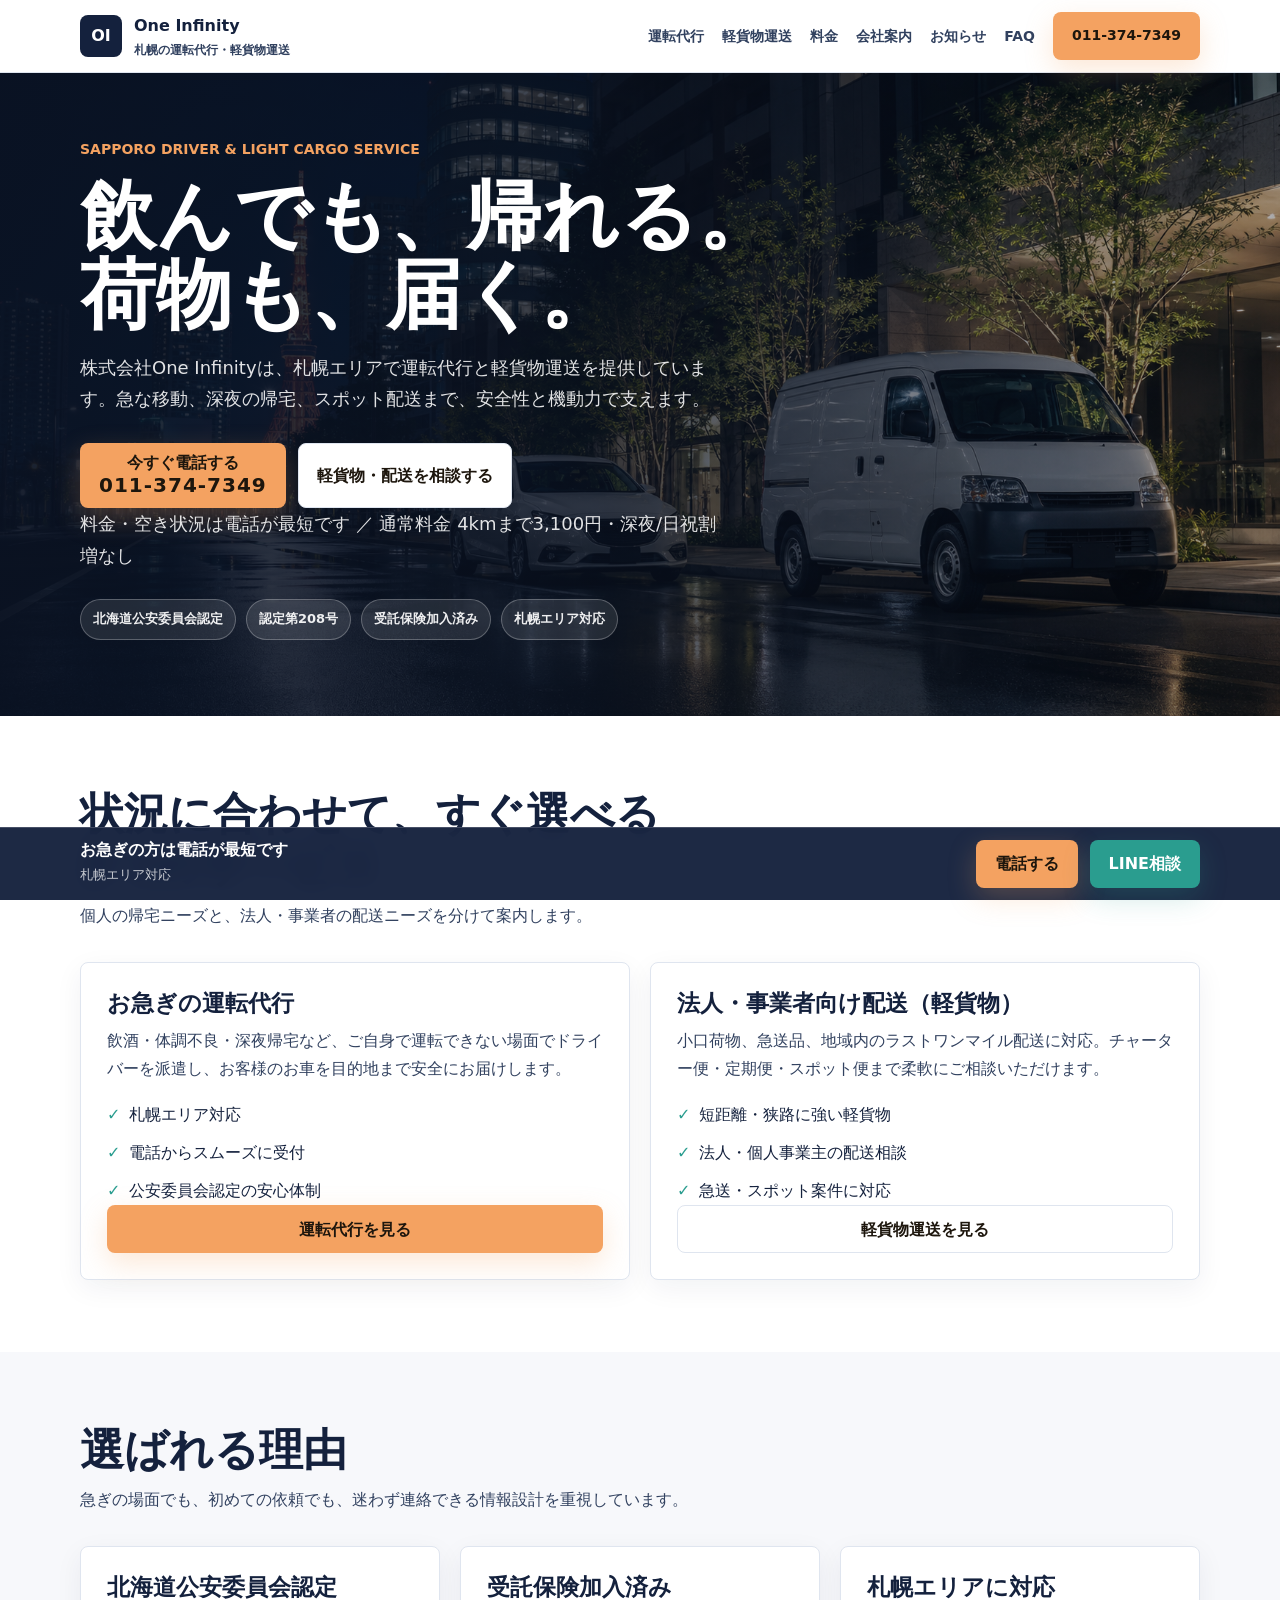
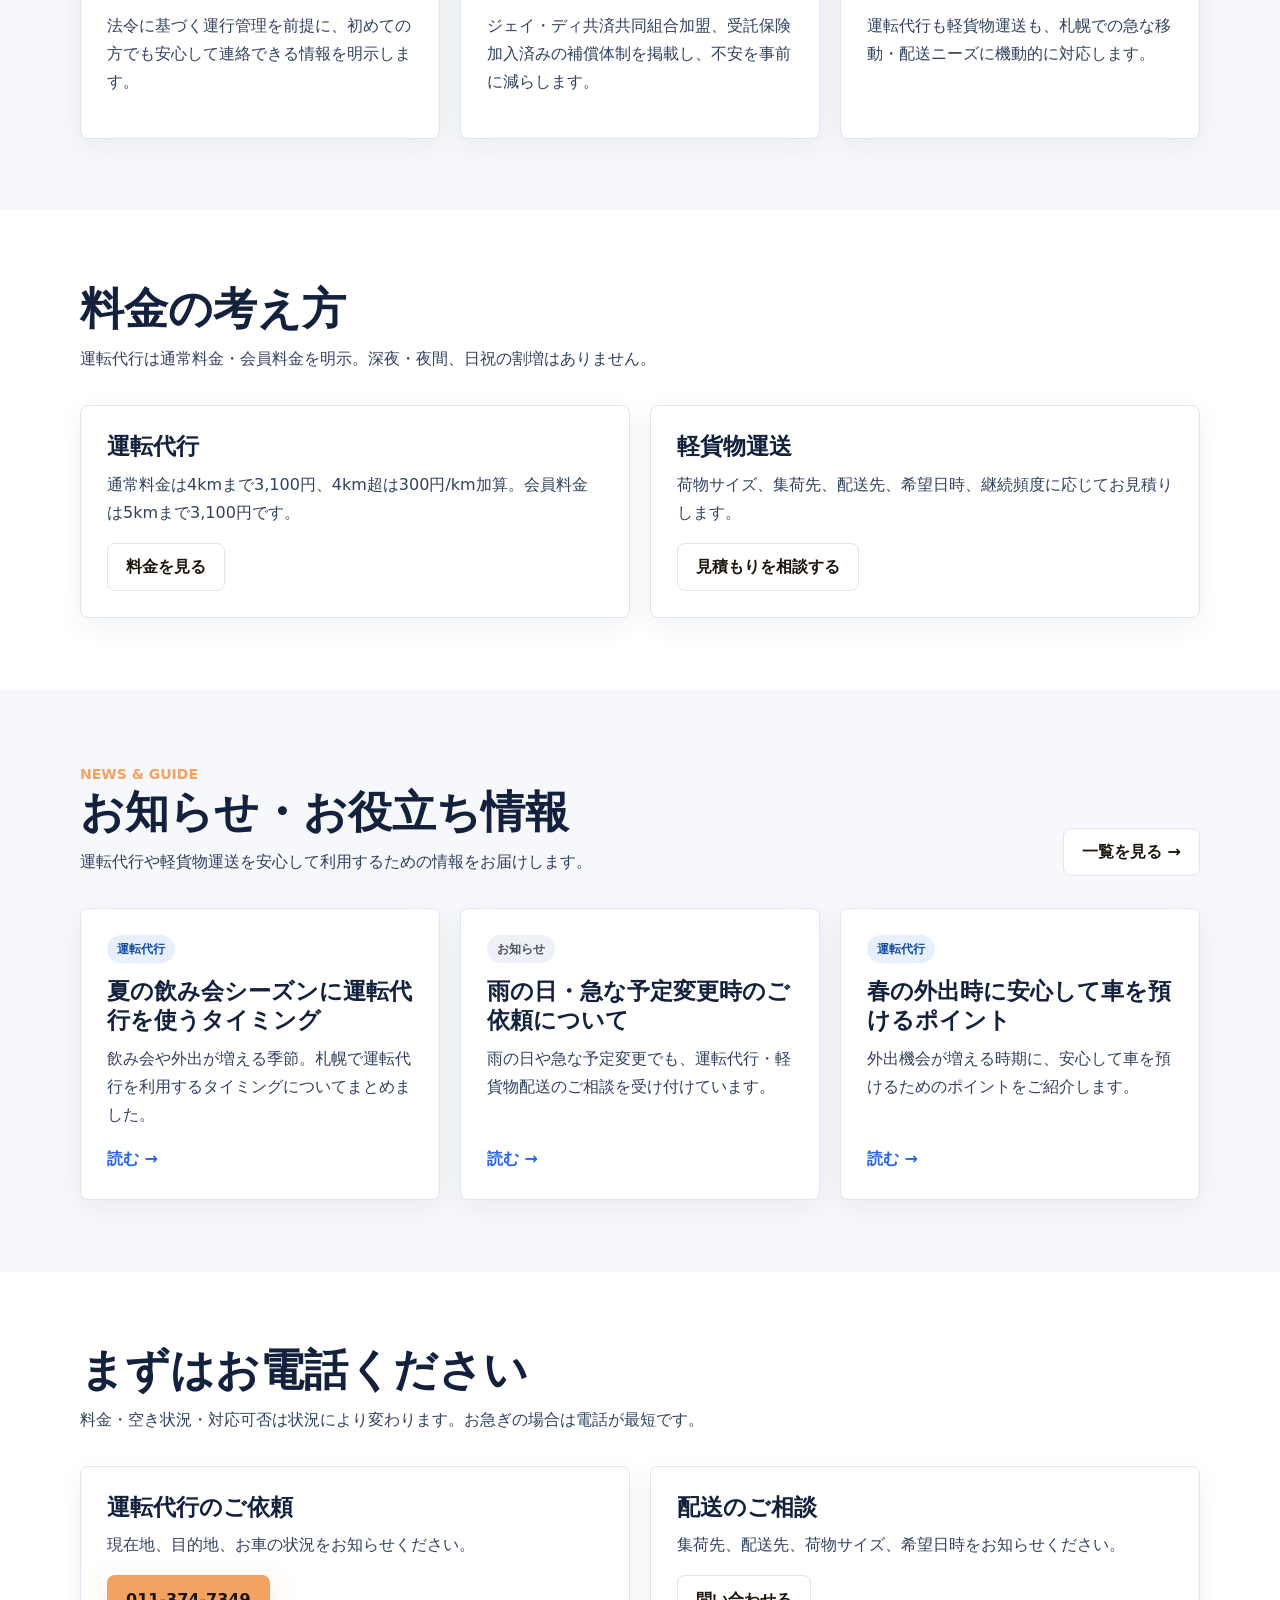
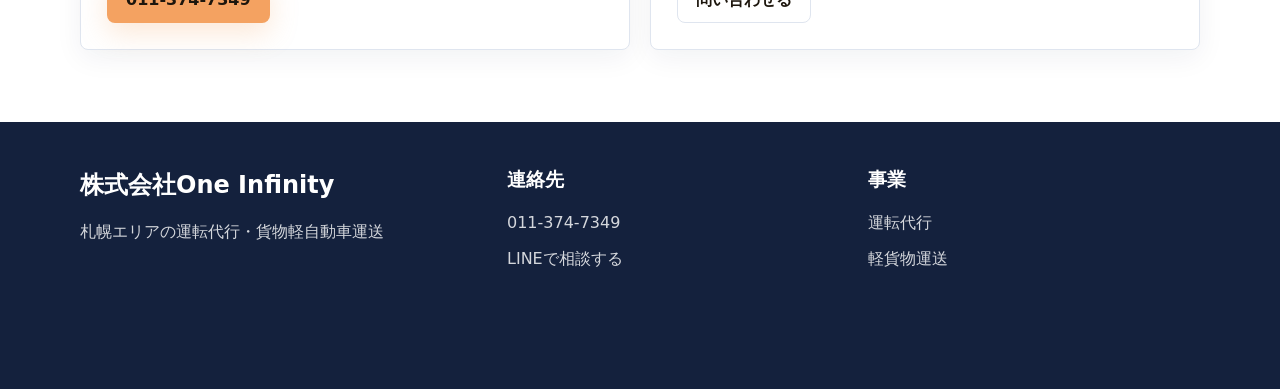
==== commit 29e755bd: "feat: CV強化ブラッシュアップ（Jobs×CODEXレビュー反映） - ヒーローCTAに電話番号を直接表示＋料金・割増なしの注記を追加 - スマホ固定CTAを2ボタンの薄いバーに圧縮（本文圧迫を" ====
--- a/index.html
+++ b/index.html
@@ -38,9 +38,10 @@
             <h1>飲んでも、帰れる。荷物も、届く。</h1>
             <p>株式会社One Infinityは、札幌エリアで運転代行と軽貨物運送を提供しています。急な移動、深夜の帰宅、スポット配送まで、安全性と機動力で支えます。</p>
             <div class="hero-actions">
-              <a class="button" href="tel:011-374-7349">今すぐ電話する</a>
-              <a class="button secondary" href="contact.html">配送を相談する</a>
-            </div>
+              <a class="button button-tel" href="tel:011-374-7349">今すぐ電話する<strong>011-374-7349</strong></a>
+              <a class="button secondary" href="karugamotsu.html">軽貨物・配送を相談する</a>
+            </div>
+            <p class="hero-note">料金・空き状況は電話が最短です ／ 通常料金 4kmまで3,100円・深夜/日祝割増なし</p>
             <div class="badges">
               <span class="badge">北海道公安委員会認定</span>
               <span class="badge">認定第208号</span>
@@ -61,7 +62,7 @@
           <div class="grid two">
             <article class="card service-card">
               <div>
-                <h3>運転代行サービス</h3>
+                <h3>お急ぎの運転代行</h3>
                 <p>飲酒・体調不良・深夜帰宅など、ご自身で運転できない場面でドライバーを派遣し、お客様のお車を目的地まで安全にお届けします。</p>
                 <ul class="meta-list">
                   <li>札幌エリア対応</li>
@@ -73,7 +74,7 @@
             </article>
             <article class="card service-card">
               <div>
-                <h3>貨物軽自動車運送</h3>
+                <h3>法人・事業者向け配送（軽貨物）</h3>
                 <p>小口荷物、急送品、地域内のラストワンマイル配送に対応。チャーター便・定期便・スポット便まで柔軟にご相談いただけます。</p>
                 <ul class="meta-list">
                   <li>短距離・狭路に強い軽貨物</li>
@@ -145,19 +146,19 @@
           <div class="grid three">
             <article class="card news-card">
               <span class="label label-driver">運転代行</span>
-              <h3><a href="news/summer-driving.html">夏が近付いてきました</a></h3>
+              <h3><a href="news/summer-driving.html">夏の飲み会シーズンに運転代行を使うタイミング</a></h3>
               <p>飲み会や外出が増える季節。札幌で運転代行を利用するタイミングについてまとめました。</p>
               <a class="text-link" href="news/summer-driving.html">読む →</a>
             </article>
             <article class="card news-card">
               <span class="label label-notice">お知らせ</span>
-              <h3><a href="news/june-update.html">まもなく6月</a></h3>
+              <h3><a href="news/june-update.html">雨の日・急な予定変更時のご依頼について</a></h3>
               <p>雨の日や急な予定変更でも、運転代行・軽貨物配送のご相談を受け付けています。</p>
               <a class="text-link" href="news/june-update.html">読む →</a>
             </article>
             <article class="card news-card">
               <span class="label label-driver">運転代行</span>
-              <h3><a href="news/spring-notice.html">暖かくなってきましたね</a></h3>
+              <h3><a href="news/spring-notice.html">春の外出時に安心して車を預けるポイント</a></h3>
               <p>外出機会が増える時期に、安心して車を預けるためのポイントをご紹介します。</p>
               <a class="text-link" href="news/spring-notice.html">読む →</a>
             </article>
--- a/assets/styles.css
+++ b/assets/styles.css
@@ -624,3 +624,53 @@
 .keep-together {
   white-space: nowrap;
 }
+
+/* CV強化: 電話ボタン・ヒーロー注記・スマホ固定CTA圧縮（2026-06-12） */
+.button-tel {
+  display: inline-flex;
+  flex-direction: column;
+  align-items: center;
+  gap: 2px;
+  padding-top: 10px;
+  padding-bottom: 10px;
+}
+
+.button-tel strong {
+  font-size: 20px;
+  letter-spacing: 1px;
+  line-height: 1.2;
+}
+
+.hero-note {
+  margin: 10px 0 14px;
+  font-size: 13px;
+  color: rgba(255, 255, 255, 0.85);
+}
+
+.form-note {
+  margin-top: 12px;
+}
+
+@media (max-width: 860px) {
+  /* スマホでは固定CTAを2ボタンだけの薄いバーにする */
+  .fixed-cta .fixed-copy {
+    display: none;
+  }
+
+  .fixed-cta .container {
+    grid-template-columns: 1fr 1fr;
+    gap: 8px;
+    padding: 8px 0;
+  }
+}
+
+@media (max-width: 520px) {
+  .fixed-cta .container {
+    grid-template-columns: 1fr 1fr;
+  }
+
+  .fixed-cta .button {
+    width: 100%;
+    min-height: 44px;
+  }
+}
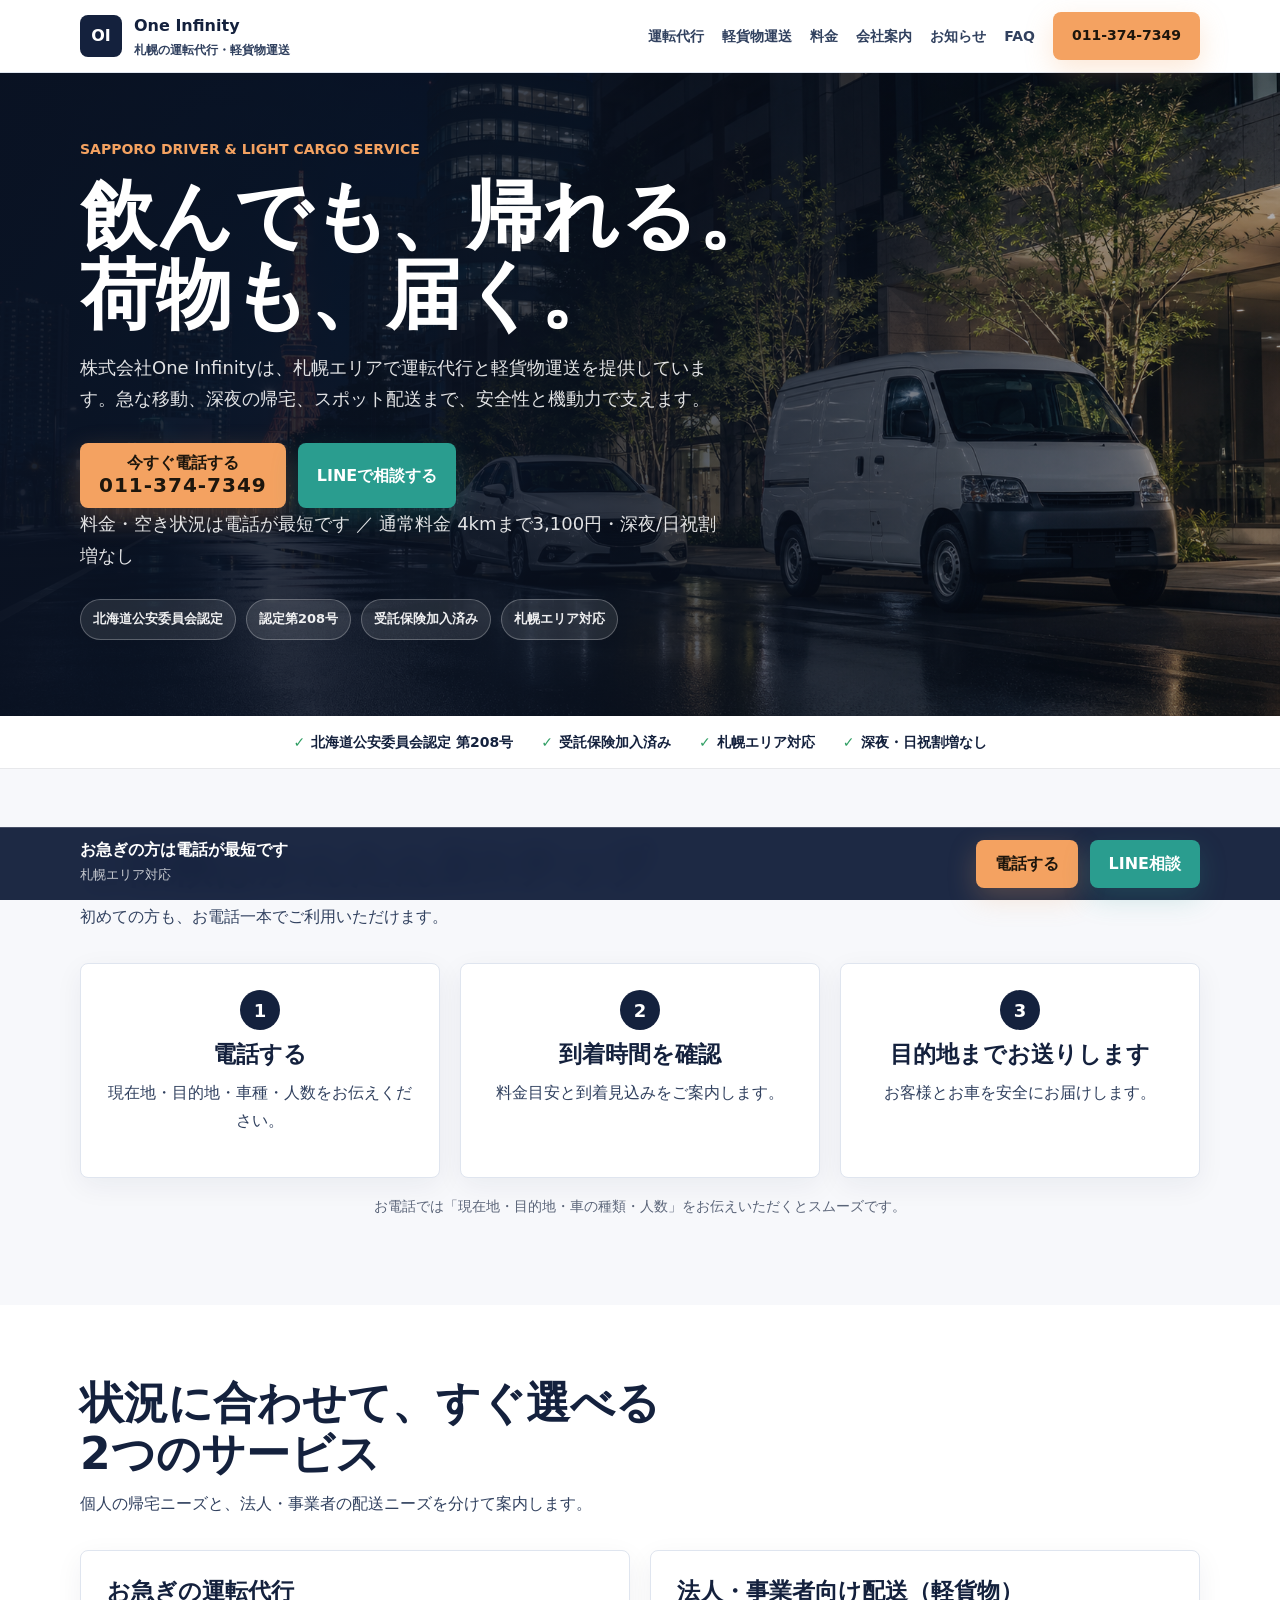
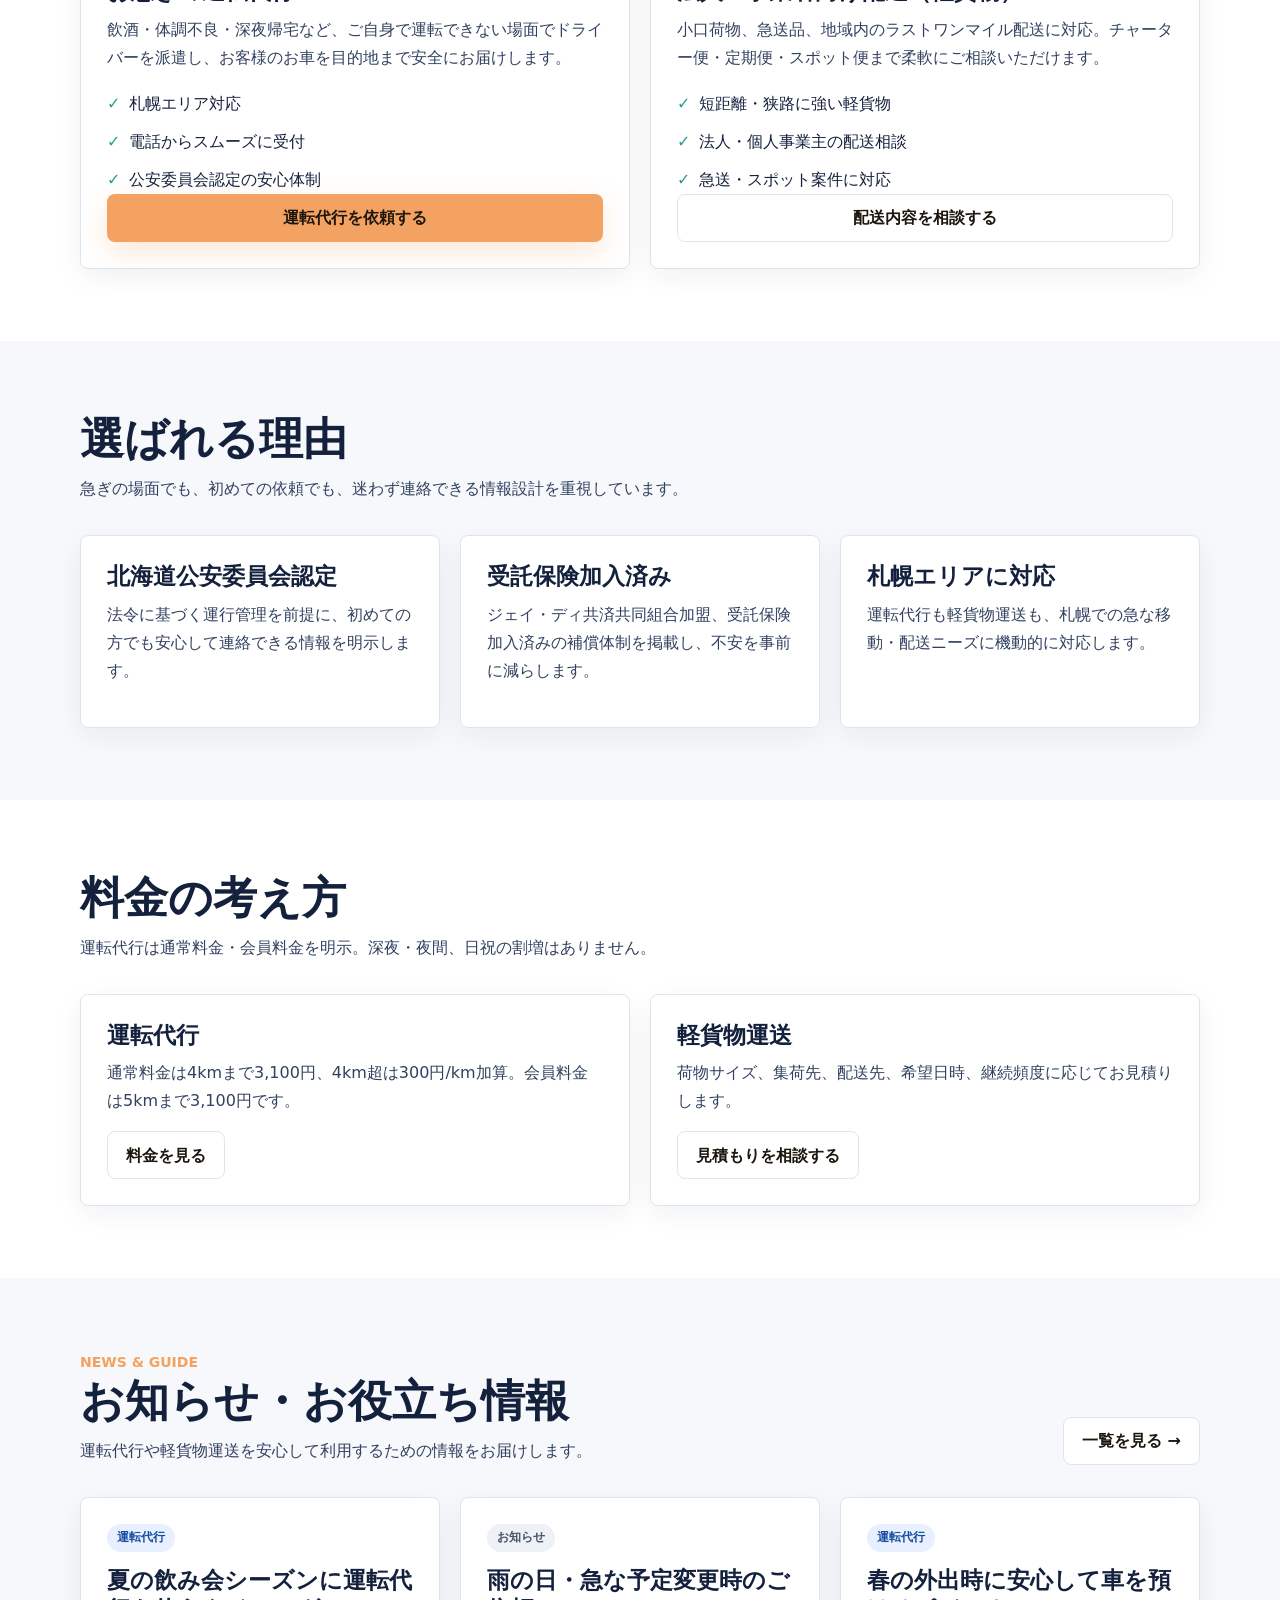
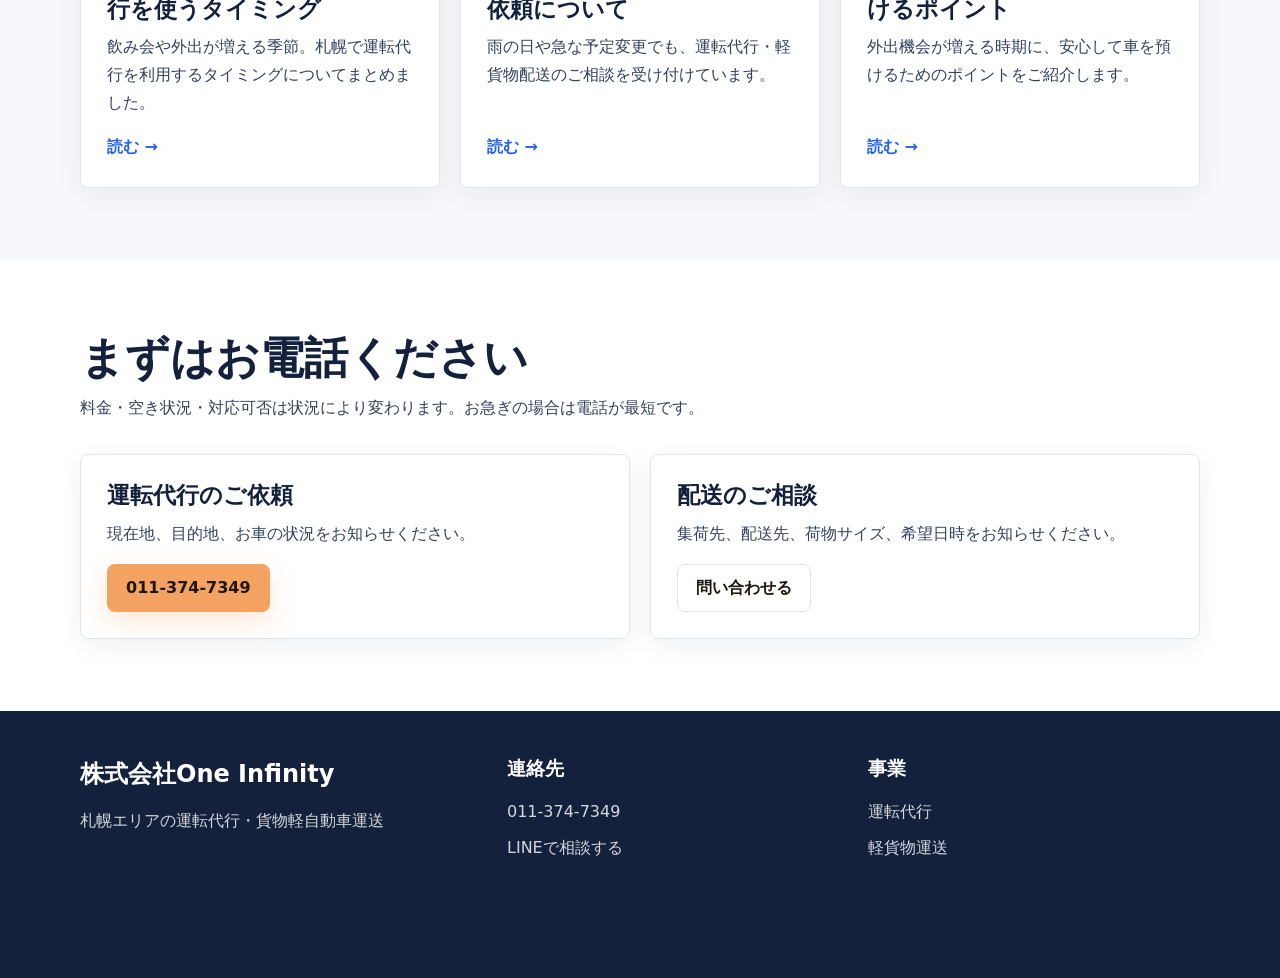
==== commit 0e8a7065: "feat: 電話前の不安を消す導線強化（CODEX第2弾レビュー反映） - ヒーロー副CTAをLINE相談に変更（軽貨物はサービスカードで誘導） - ヒーロー直下に信頼証明帯を追加（公安認定/保険/エ" ====
--- a/index.html
+++ b/index.html
@@ -39,7 +39,7 @@
             <p>株式会社One Infinityは、札幌エリアで運転代行と軽貨物運送を提供しています。急な移動、深夜の帰宅、スポット配送まで、安全性と機動力で支えます。</p>
             <div class="hero-actions">
               <a class="button button-tel" href="tel:011-374-7349">今すぐ電話する<strong>011-374-7349</strong></a>
-              <a class="button secondary" href="karugamotsu.html">軽貨物・配送を相談する</a>
+              <a class="button green" href="https://lin.ee/2uzNT1N" target="_blank" rel="noopener">LINEで相談する</a>
             </div>
             <p class="hero-note">料金・空き状況は電話が最短です ／ 通常料金 4kmまで3,100円・深夜/日祝割増なし</p>
             <div class="badges">
@@ -50,6 +50,42 @@
               <!-- TODO: 受付時間が確定したら「深夜対応」など実態に合わせた表現へ差し替え -->
             </div>
           </div>
+        </div>
+      </section>
+
+      <div class="proof-bar" aria-label="信頼情報">
+        <div class="container proof-items">
+          <span>北海道公安委員会認定 第208号</span>
+          <span>受託保険加入済み</span>
+          <span>札幌エリア対応</span>
+          <span>深夜・日祝割増なし</span>
+        </div>
+      </div>
+
+      <section class="section">
+        <div class="container">
+          <div class="section-title">
+            <h2>ご依頼はかんたん<span class="keep-together">3ステップ</span></h2>
+            <p>初めての方も、お電話一本でご利用いただけます。</p>
+          </div>
+          <div class="grid three steps">
+            <article class="card step-card">
+              <div class="step-num">1</div>
+              <h3>電話する</h3>
+              <p>現在地・目的地・車種・人数をお伝えください。</p>
+            </article>
+            <article class="card step-card">
+              <div class="step-num">2</div>
+              <h3>到着時間を確認</h3>
+              <p>料金目安と到着見込みをご案内します。</p>
+            </article>
+            <article class="card step-card">
+              <div class="step-num">3</div>
+              <h3>目的地までお送りします</h3>
+              <p>お客様とお車を安全にお届けします。</p>
+            </article>
+          </div>
+          <p class="steps-note">お電話では「現在地・目的地・車の種類・人数」をお伝えいただくとスムーズです。</p>
         </div>
       </section>
 
@@ -70,7 +106,7 @@
                   <li>公安委員会認定の安心体制</li>
                 </ul>
               </div>
-              <a class="button" href="unten-daiko.html">運転代行を見る</a>
+              <a class="button" href="unten-daiko.html">運転代行を依頼する</a>
             </article>
             <article class="card service-card">
               <div>
@@ -82,7 +118,7 @@
                   <li>急送・スポット案件に対応</li>
                 </ul>
               </div>
-              <a class="button secondary" href="karugamotsu.html">軽貨物運送を見る</a>
+              <a class="button secondary" href="karugamotsu.html">配送内容を相談する</a>
             </article>
           </div>
         </div>
--- a/assets/styles.css
+++ b/assets/styles.css
@@ -674,3 +674,56 @@
     min-height: 44px;
   }
 }
+
+/* 信頼証明帯・依頼3ステップ（2026-06-12 CODEX提案反映） */
+.proof-bar {
+  background: var(--white, #fff);
+  border-bottom: 1px solid rgba(20, 33, 61, 0.1);
+  padding: 14px 0;
+}
+
+.proof-items {
+  display: flex;
+  flex-wrap: wrap;
+  justify-content: center;
+  gap: 8px 28px;
+  font-size: 14px;
+  font-weight: 700;
+  color: #14213d;
+}
+
+.proof-items span {
+  display: inline-flex;
+  align-items: center;
+  gap: 6px;
+}
+
+.proof-items span::before {
+  content: "✓";
+  color: #2f9e63;
+  font-weight: 700;
+}
+
+.step-card {
+  text-align: center;
+}
+
+.step-num {
+  width: 40px;
+  height: 40px;
+  margin: 0 auto 10px;
+  display: grid;
+  place-items: center;
+  border-radius: 50%;
+  background: #14213d;
+  color: #fff;
+  font-size: 18px;
+  font-weight: 700;
+}
+
+.steps-note {
+  margin-top: 16px;
+  text-align: center;
+  font-size: 14px;
+  color: #5a6478;
+}
